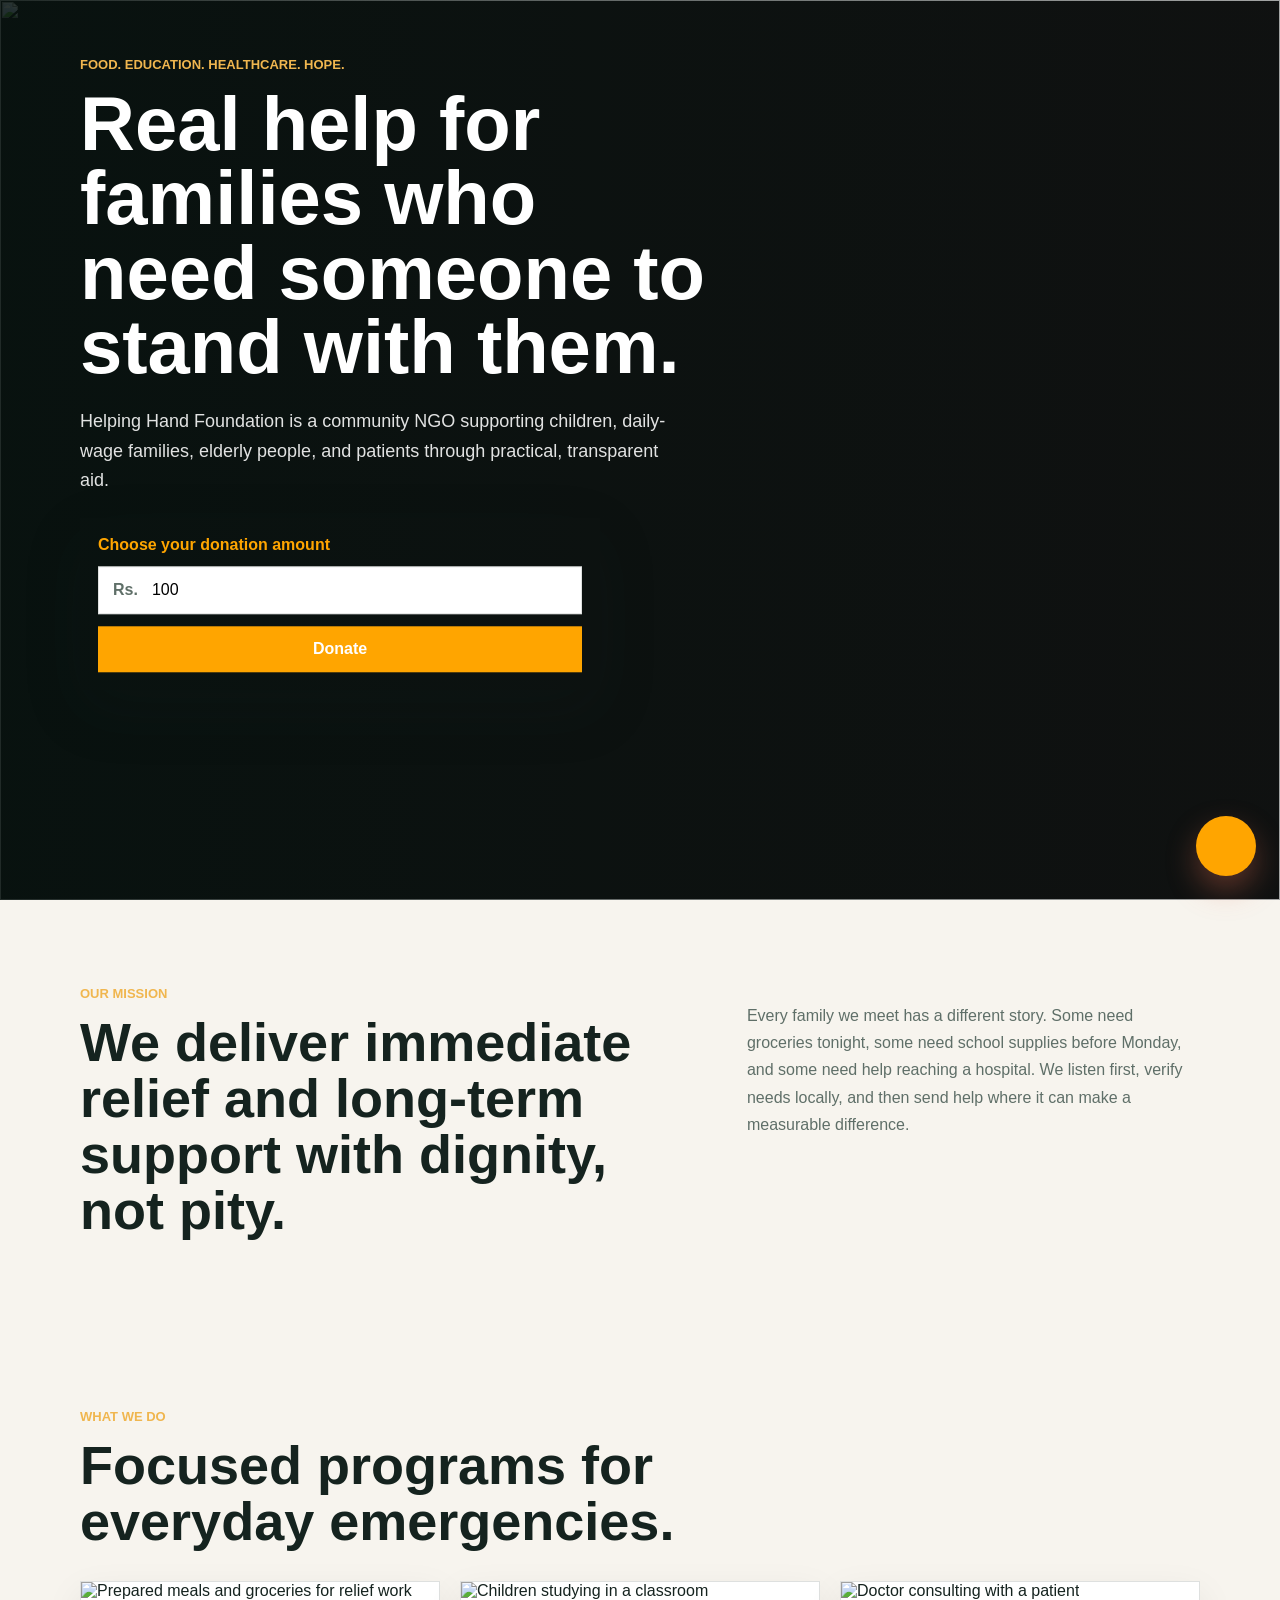
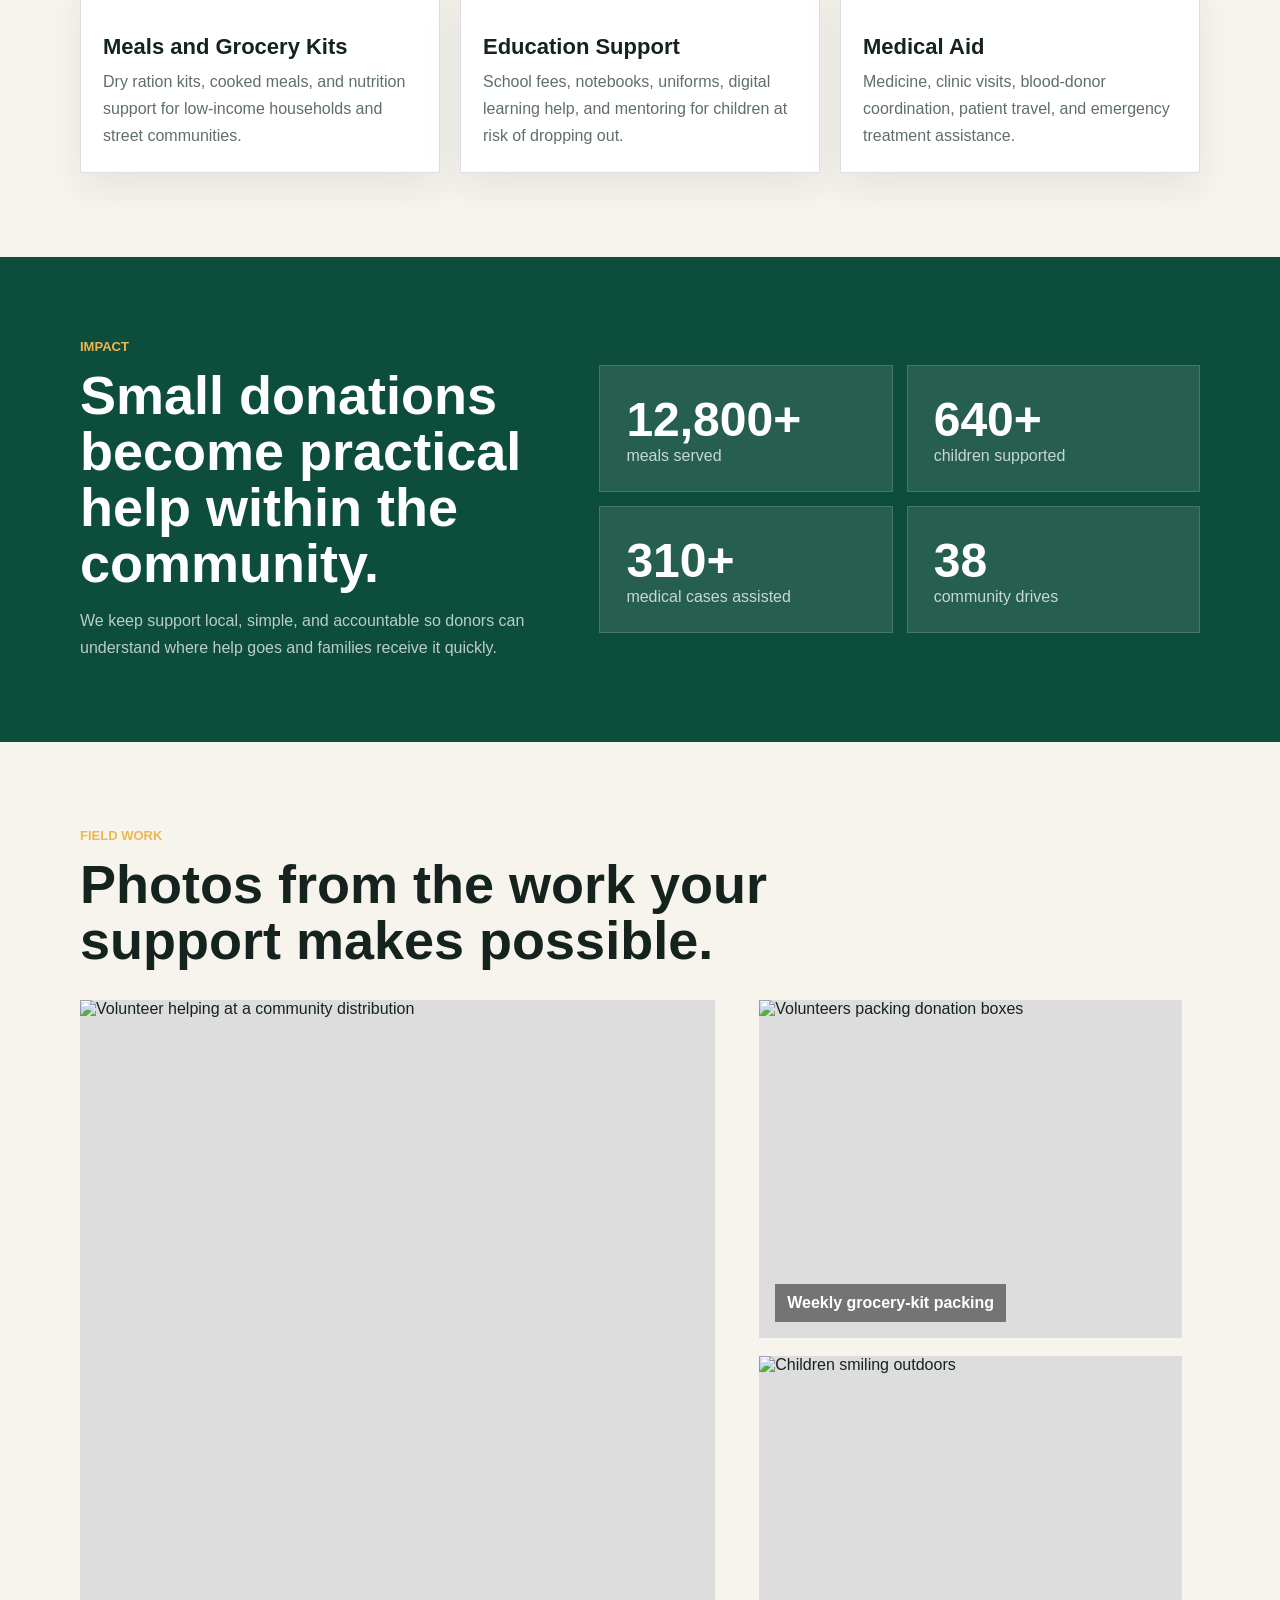
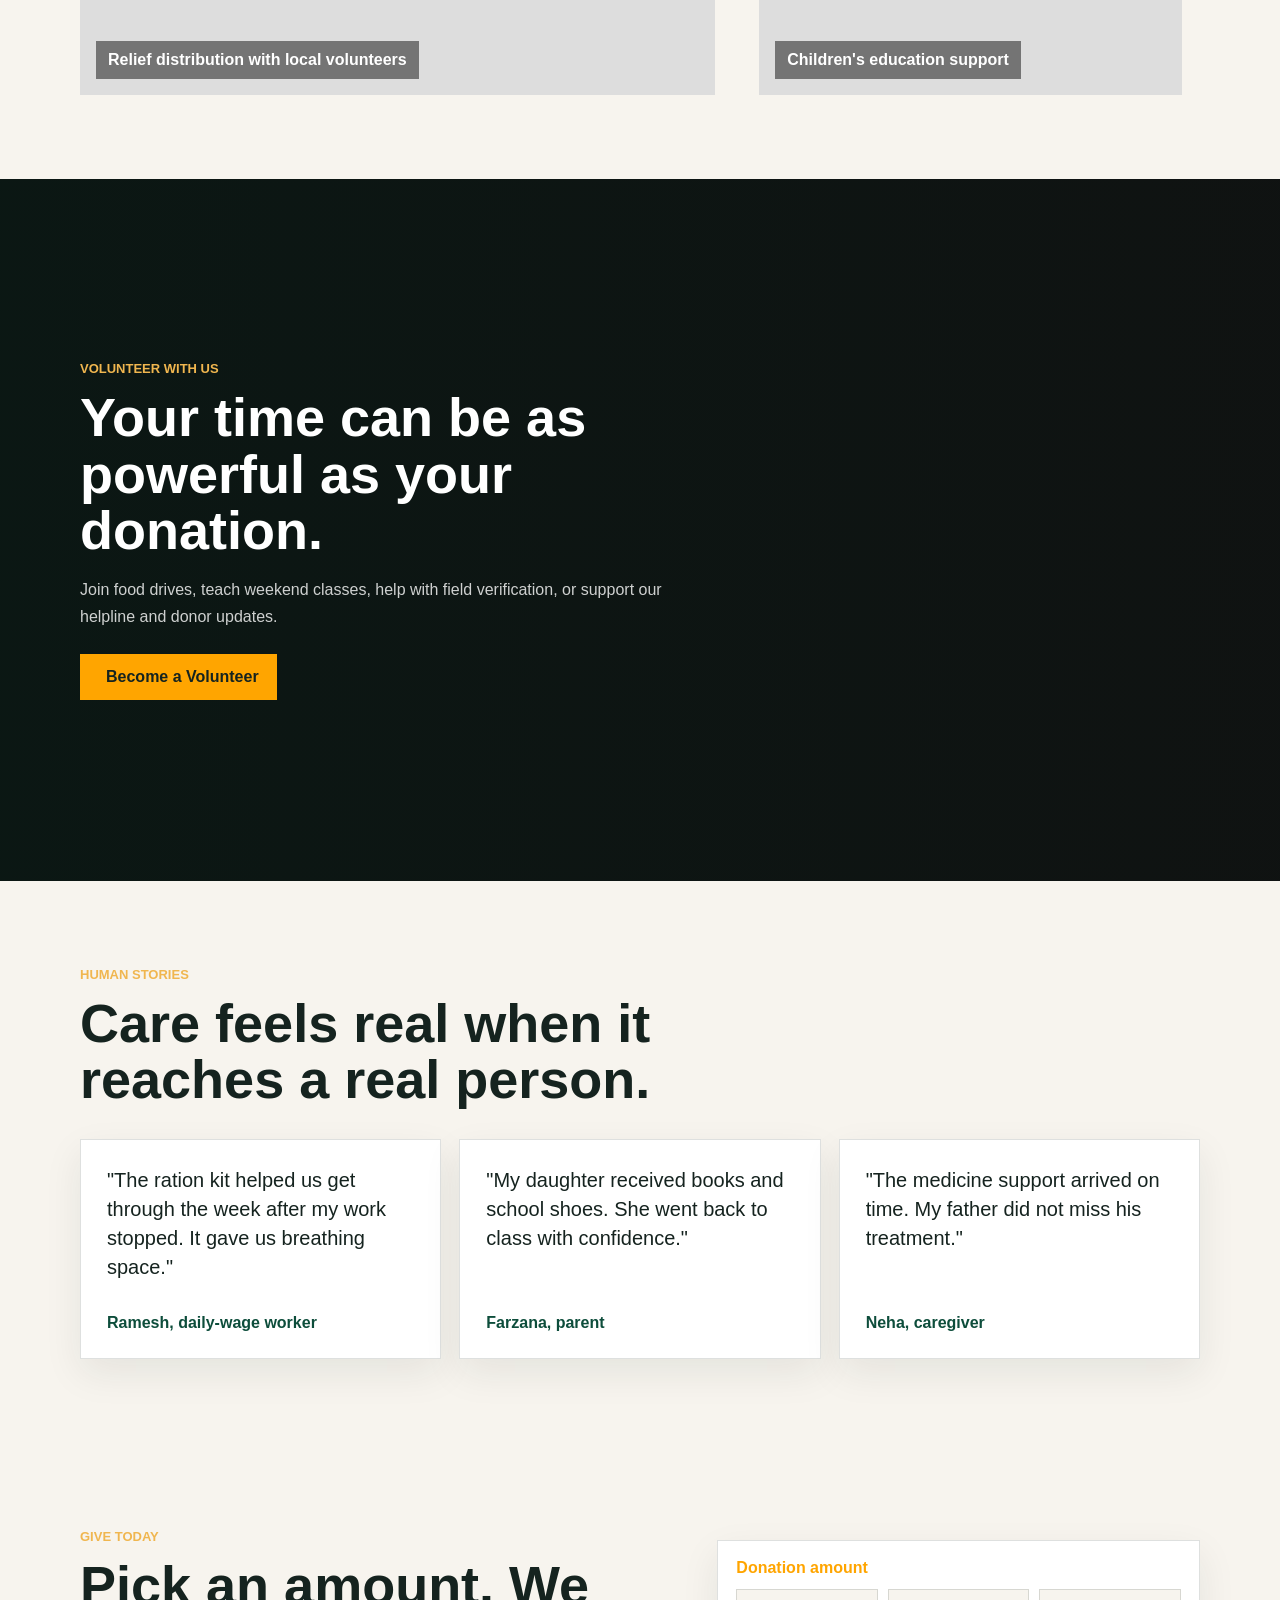
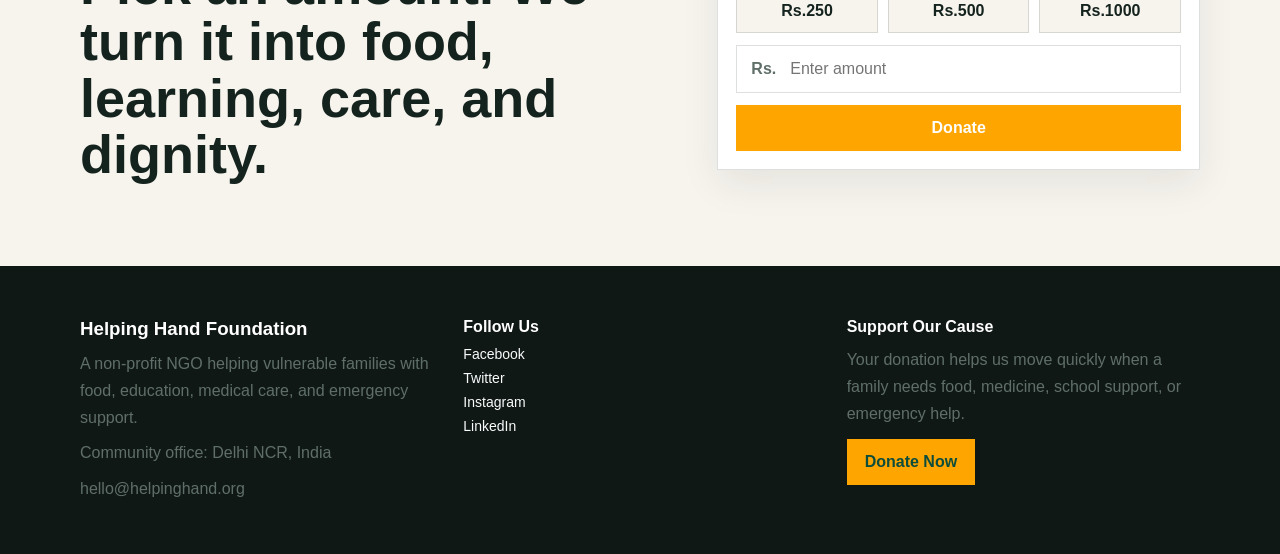
==== mainhome.html @ bf03d403 "upload" ====
<!DOCTYPE html>
<html lang="en">

<head>
  <meta charset="UTF-8">
  <meta name="viewport" content="width=device-width, initial-scale=1.0">
  <meta name="description"
    content="Helping Hand Foundation supports vulnerable families with food, education, healthcare, and dignity-first community care.">
  <title>Helping Hand Foundation</title>
  <script src="https://cdn.jsdelivr.net/npm/gsap@3/dist/gsap.min.js"></script>
  <script src="https://cdn.jsdelivr.net/npm/gsap@3/dist/ScrollTrigger.min.js"></script>
  <!-- <script src="https://checkout.razorpay.com/v1/checkout.js"></script> -->
  <script src="https://code.jquery.com/jquery-3.6.0.min.js"></script>
  <script src="https://cdn.jsdelivr.net/npm/slick-carousel@1.8.1/slick/slick.min.js"></script>
  <link rel="stylesheet" href="https://cdn.jsdelivr.net/npm/slick-carousel@1.8.1/slick/slick.css">
  <link rel="stylesheet" href="https://cdn.jsdelivr.net/npm/slick-carousel@1.8.1/slick/slick-theme.css">
  <link href="https://cdn.jsdelivr.net/npm/remixicon@4.7.0/fonts/remixicon.css" rel="stylesheet">
  <link rel="stylesheet" href="/style.css">
</head>

<body>
  <!-- <header class="site-header" style="display:none">
    <a class="brand" href="#top" aria-label="Helping Hand Foundation home">
      <span class="brand-mark"><i class="ri-hand-heart-line"></i></span>
      <span>Helping Hand Foundation</span>
    </a>
    <nav class="nav-links" aria-label="Main navigation">
      <a href="#programs">Programs</a>
      <a href="#impact">Impact</a>
      <a href="#stories">Stories</a>
      <a href="#contact">Contact</a>
    </nav>
    <div class="header-actions">
      <button class="header-donate" type="button" onclick="donate(this)">
        <i class="ri-heart-3-line"></i>
        Donate
      </button>
      <button class="menu-toggle" type="button" aria-label="Open navigation menu" aria-controls="mobileDrawer" aria-expanded="false">
        <i class="ri-menu-3-line"></i>
      </button>
    </div>
  </header>

  <div class="drawer-backdrop" data-close-drawer></div>
  <aside class="mobile-drawer" id="mobileDrawer" aria-hidden="true">
    <div class="drawer-top">
      <a class="brand" href="#top" data-close-drawer>
        <span class="brand-mark"><i class="ri-hand-heart-line"></i></span>
        <span>Helping Hand Foundation</span>
      </a>
      <button class="drawer-close" type="button" aria-label="Close navigation menu" data-close-drawer>
        <i class="ri-close-line"></i>
      </button>
    </div>
    <nav class="drawer-nav" aria-label="Mobile navigation">
      <a href="#programs" data-close-drawer><span>01</span>Programs</a>
      <a href="#impact" data-close-drawer><span>02</span>Impact</a>
      <a href="#stories" data-close-drawer><span>03</span>Stories</a>
      <a href="#contact" data-close-drawer><span>04</span>Contact</a>
    </nav>
    <div class="drawer-card">
      <p>Make a quick UPI donation and help us support the next family faster.</p>
      <button class="primary-btn drawer-donate" type="button" onclick="donate(this)">
        <i class="ri-hand-heart-line"></i>
        Donate Now
      </button>
    </div>
  </aside> -->

  <!-- <button class="floating-donate" type="button" onclick="donate(this)" aria-label="Donate now">
    <i class="ri-hand-heart-line"></i>
  </button> -->
  <a class="floating-donate donate_btn primary-btn text-decoration-none"
            href="upi://pay?pa=8586042076@upi&pn=HelpingHand&am=100.00&cu=INR&tn=Thank%20you%20for%20supporting%20our%20cause"
            target="_blank">
                <i class="ri-hand-heart-line"></i>
  </a>

  <main id="top">
    <section class="hero">
      <div class="banner">
        <article class="hero-slide">
          <img src="https://images.unsplash.com/photo-1488521787991-ed7bbaae773c?auto=format&fit=crop&w=1800&q=80"
            alt="">
        </article>
        <article class="hero-slide">
          <img src="https://images.unsplash.com/photo-1469571486292-b53601012a9d?auto=format&fit=crop&w=1800&q=80"
            alt="">
        </article>
        <article class="hero-slide">
          <video muted loop autoplay playsinline src="/video/3695933-hd_1920_1080_24fps.mp4" type="video/mp4"></video>
        </article>
      </div>

      <div class="hero-content reveal">
        <p class="eyebrow">Food. Education. Healthcare. Hope.</p>
        <h1>Real help for families who need someone to stand with them.</h1>
        <p class="hero-copy">Helping Hand Foundation is a community NGO supporting children, daily-wage families,
          elderly people, and patients through practical, transparent aid.</p>
        <div class="donation-panel">
          <label for="amount">Choose your donation amount</label>
          <!-- <div class="amount-row">
            <button type="button" data-amount="250">Rs.250</button>
            <button type="button" data-amount="500">Rs.500</button>
            <button type="button" data-amount="1000">Rs.1000</button>
          </div> -->
          <div class="custom-amount">
            <span>Rs.</span>
            <input class="amount_input" type="number" id="amount" min="1" placeholder="Enter amount" value="100">
          </div>
          <!-- <button class="primary-btn" type="button" onclick="donate(this)">
            <i class="ri-secure-payment-line"></i>
            Donate Securely
          </button> -->

          <a class="donate_btn primary-btn"
            href="upi://pay?pa=8586042076@upi&pn=HelpingHand&am=100.00&cu=INR&tn=Thank%20you%20for%20supporting%20our%20cause"
            target="_blank" onclick="donate(this); return false;">
            Donate
          </a>

        </div>
      </div>
    </section>

    <section class="section intro-section">
      <span class="section-kicker">Our Mission</span>
      <div class="intro-grid">
        <h2 class="heading">We deliver immediate relief and long-term support with dignity, not pity.</h2>
        <p>Every family we meet has a different story. Some need groceries tonight, some need school supplies before
          Monday, and some need help reaching a hospital. We listen first, verify needs locally, and then send help
          where it can make a measurable difference.</p>
      </div>
    </section>

    <section class="section programs" id="programs">
      <div class="section-heading">
        <span class="section-kicker">What We Do</span>
        <h2>Focused programs for everyday emergencies.</h2>
      </div>
      <div class="program-grid">
        <article class="program-card reveal">
          <img src="https://images.unsplash.com/photo-1593113598332-cd288d649433?auto=format&fit=crop&w=900&q=80"
            alt="Prepared meals and groceries for relief work">
          <div>
            <i class="ri-bowl-line"></i>
            <h3>Meals and Grocery Kits</h3>
            <p>Dry ration kits, cooked meals, and nutrition support for low-income households and street communities.
            </p>
          </div>
        </article>
        <article class="program-card reveal">
          <img src="https://images.unsplash.com/photo-1497486751825-1233686d5d80?auto=format&fit=crop&w=900&q=80"
            alt="Children studying in a classroom">
          <div>
            <i class="ri-book-open-line"></i>
            <h3>Education Support</h3>
            <p>School fees, notebooks, uniforms, digital learning help, and mentoring for children at risk of dropping
              out.</p>
          </div>
        </article>
        <article class="program-card reveal">
          <img src="https://images.unsplash.com/photo-1576091160550-2173dba999ef?auto=format&fit=crop&w=900&q=80"
            alt="Doctor consulting with a patient">
          <div>
            <i class="ri-first-aid-kit-line"></i>
            <h3>Medical Aid</h3>
            <p>Medicine, clinic visits, blood-donor coordination, patient travel, and emergency treatment assistance.
            </p>
          </div>
        </article>
      </div>
    </section>

    <section class="impact-band" id="impact">
      <div class="impact-copy reveal">
        <span class="section-kicker">Impact</span>
        <h2>Small donations become practical help within the community.</h2>
        <p>We keep support local, simple, and accountable so donors can understand where help goes and families receive
          it quickly.</p>
      </div>
      <div class="impact-stats">
        <div><strong>12,800+</strong><span>meals served</span></div>
        <div><strong>640+</strong><span>children supported</span></div>
        <div><strong>310+</strong><span>medical cases assisted</span></div>
        <div><strong>38</strong><span>community drives</span></div>
      </div>
    </section>

    <section class="section gallery-section">
      <div class="section-heading">
        <span class="section-kicker">Field Work</span>
        <h2>Photos from the work your support makes possible.</h2>
      </div>
      <div class="image-grid">
        <figure class="wide">
          <img src="https://images.unsplash.com/photo-1559027615-cd4628902d4a?auto=format&fit=crop&w=1200&q=80"
            alt="Volunteer helping at a community distribution">
          <figcaption>Relief distribution with local volunteers</figcaption>
        </figure>
        <figure>
          <img src="https://images.unsplash.com/photo-1609139003551-ee40f5f73ec0?auto=format&fit=crop&w=900&q=80"
            alt="Volunteers packing donation boxes">
          <figcaption>Weekly grocery-kit packing</figcaption>
        </figure>
        <figure>
          <img src="https://images.unsplash.com/photo-1542810634-71277d95dcbb?auto=format&fit=crop&w=900&q=80"
            alt="Children smiling outdoors">
          <figcaption>Children's education support</figcaption>
        </figure>
      </div>
    </section>

    <section class="video-section">
      <video muted loop autoplay playsinline src="/video/3695949-hd_1920_1080_24fps.mp4" type="video/mp4"></video>
      <div class="video-overlay reveal">
        <span class="section-kicker">Volunteer With Us</span>
        <h2>Your time can be as powerful as your donation.</h2>
        <p>Join food drives, teach weekend classes, help with field verification, or support our helpline and donor
          updates.</p>
        <a class="secondary-btn" href="#contact">
          <i class="ri-user-heart-line"></i>
          Become a Volunteer
        </a>
      </div>
    </section>

    <section class="section stories" id="stories">
      <div class="section-heading">
        <span class="section-kicker">Human Stories</span>
        <h2>Care feels real when it reaches a real person.</h2>
      </div>
      <div class="story-contain">
        <article class="story reveal">
          <p>"The ration kit helped us get through the week after my work stopped. It gave us breathing space."</p>
          <span>Ramesh, daily-wage worker</span>
        </article>
        <article class="story reveal">
          <p>"My daughter received books and school shoes. She went back to class with confidence."</p>
          <span>Farzana, parent</span>
        </article>
        <article class="story reveal">
          <p>"The medicine support arrived on time. My father did not miss his treatment."</p>
          <span>Neha, caregiver</span>
        </article>
      </div>
    </section>

    <section class="section donate-section">
      <div class="donate-copy">
        <span class="section-kicker">Give Today</span>
        <h2>Pick an amount. We turn it into food, learning, care, and dignity.</h2>
      </div>
      <div class="donation-panel donation-panel-light">
        <label for="footerAmount">Donation amount</label>
        <div class="amount-row">
          <button type="button" data-amount="250">Rs.250</button>
          <button type="button" data-amount="500">Rs.500</button>
          <button type="button" data-amount="1000">Rs.1000</button>
        </div>
        <div class="custom-amount">
          <span>Rs.</span>
          <input type="number" id="footerAmount" min="1" placeholder="Enter amount">
        </div>
        
          <!-- <button class="primary-btn" type="button" onclick="donate(this)">
            <i class="ri-secure-payment-line"></i>
            Donate Securely
          </button> -->

          <a class="donate_btn primary-btn"
            href="upi://pay?pa=8586042076@upi&pn=HelpingHand&am=100.00&cu=INR&tn=Thank%20you%20for%20supporting%20our%20cause"
            target="_blank" onclick="donate(this); return false;">
            Donate
          </a>
      </div>
    </section>
  </main>

  <footer class="footer" id="contact">
    <div class="footer-container">
      <div class="info">
        <h3>Helping Hand Foundation</h3>
        <p>A non-profit NGO helping vulnerable families with food, education, medical care, and emergency support.</p>
        <p class="footer-contact"><i class="ri-map-pin-line"></i> Community office: Delhi NCR, India</p>
        <p class="footer-contact"><i class="ri-mail-line"></i> hello@helpinghand.org</p>
      </div>

      <div class="social_links">
        <h4>Follow Us</h4>
        <a href="#" aria-label="Facebook">Facebook</a>
        <a href="#" aria-label="Twitter">Twitter</a>
        <a href="#" aria-label="Instagram">Instagram</a>
        <a href="#" aria-label="LinkedIn">LinkedIn</a>
      </div>

      <div class="more_info">
        <h4>Support Our Cause</h4>
        <p>Your donation helps us move quickly when a family needs food, medicine, school support, or emergency help.
        </p>
        <button class="donate-btn" type="button" onclick="donate(this)">Donate Now</button>
      </div>
    </div>
  </footer>

  <script src="https://cdn.jsdelivr.net/npm/gsap@3/dist/ScrollToPlugin.min.js"></script>
  <script src="/script.js"></script>
</body>

</html>
---- style.css ----
:root {
  --ink: #15231f;
  --muted: #5f6f68;
  --paper: #f7f4ee;
  --surface: #ffffff;
  --green: #17745b;
  --green-dark: #0d4d3b;
  --gold: #f0b64f;
  --coral: #e96f53;
  --border: rgba(21, 35, 31, 0.14);
  --shadow: 0 20px 60px rgba(22, 37, 32, 0.14);
}

* {
  box-sizing: border-box;
  padding: 0;
  margin: 0;
}

html {
  scroll-behavior: smooth;
}

body {
  color: var(--ink);
  background: var(--paper);
  font-family: Arial, Helvetica, sans-serif;
  overflow-x: hidden;
}

a {
  color: inherit;
}

body.drawer-is-open {
  overflow: hidden;
}

button,
input {
  font: inherit;
}

.site-header {
  position: fixed;
  top: 16px;
  left: 50%;
  transform: translateX(-50%);
  z-index: 20;
  width: min(1120px, calc(100% - 32px));
  min-height: 68px;
  padding: 10px 12px 10px 18px;
  display: flex;
  align-items: center;
  justify-content: space-between;
  gap: 18px;
  background: rgba(255, 255, 255, 0.88);
  border: 1px solid rgba(255, 255, 255, 0.45);
  box-shadow: 0 10px 30px rgba(0, 0, 0, 0.08);
  backdrop-filter: blur(16px);
}

.site-header::after {
  content: "";
  position: absolute;
  left: 18px;
  right: 18px;
  bottom: -1px;
  height: 1px;
  background: linear-gradient(90deg, transparent, rgba(23, 116, 91, 0.45), transparent);
}

.brand {
  display: flex;
  align-items: center;
  gap: 10px;
  text-decoration: none;
  font-weight: 800;
}

.brand-mark {
  width: 42px;
  height: 42px;
  display: grid;
  place-items: center;
  color: white;
  background: var(--green);
  font-size: 22px;
}

.nav-links {
  display: flex;
  align-items: center;
  gap: 22px;
  color: var(--muted);
  font-size: 14px;
  font-weight: 700;
}

.nav-links a {
  text-decoration: none;
}

.nav-links a:hover {
  color: var(--green-dark);
}

.header-actions {
  display: flex;
  align-items: center;
  gap: 10px;
}

.header-donate,
.primary-btn,
.secondary-btn,
.donate-btn {
  display: inline-flex;
  align-items: center;
  justify-content: center;
  gap: 8px;
  min-height: 46px;
  border: 0;
  cursor: pointer;
  font-weight: 800;
  background:orange !important;
}

.header-donate,
.primary-btn {
  padding: 12px 20px;
  color: white;
  background: var(--green);
}

.header-donate:hover,
.primary-btn:hover {
  background: var(--green-dark);
}

.menu-toggle,
.drawer-close {
  width: 46px;
  height: 46px;
  display: none;
  place-items: center;
  color: var(--ink);
  background: var(--paper);
  border: 1px solid var(--border);
  cursor: pointer;
  font-size: 24px;
}

.menu-toggle:hover,
.drawer-close:hover {
  color: white;
  background: var(--green);
  border-color: var(--green);
}

.drawer-backdrop {
  position: fixed;
  inset: 0;
  z-index: 29;
  visibility: hidden;
  opacity: 0;
  background: rgba(6, 18, 15, 0.54);
  backdrop-filter: blur(6px);
}

.mobile-drawer {
  position: fixed;
  top: 0;
  right: 0;
  z-index: 30;
  width: min(420px, 92vw);
  height: 100vh;
  padding: 18px;
  display: flex;
  flex-direction: column;
  gap: 26px;
  background: rgba(255, 255, 255, 0.97);
  border-left: 1px solid var(--border);
  box-shadow: -24px 0 70px rgba(15, 30, 25, 0.2);
  transform: translateX(100%);
}

.drawer-top {
  display: flex;
  align-items: center;
  justify-content: space-between;
  gap: 14px;
}

.drawer-close {
  display: grid;
  flex: 0 0 auto;
}

.drawer-nav {
  display: flex;
  flex-direction: column;
  gap: 8px;
  padding-top: 14px;
}

.drawer-nav a {
  min-height: 64px;
  display: flex;
  align-items: center;
  gap: 16px;
  padding: 0 14px;
  color: var(--ink);
  background: var(--paper);
  border: 1px solid transparent;
  text-decoration: none;
  font-size: clamp(24px, 7vw, 36px);
  font-weight: 900;
  line-height: 1;
}

.drawer-nav a:hover {
  border-color: var(--border);
  background: white;
}

.drawer-nav span {
  color: var(--coral);
  font-size: 13px;
  font-weight: 900;
}

.drawer-card {
  margin-top: auto;
  padding: 20px;
  background: var(--green-dark);
  color: white;
}

.drawer-card p {
  margin-bottom: 18px;
  color: rgba(255, 255, 255, 0.78);
  line-height: 1.6;
}

.drawer-donate {
  width: 100%;
  background: var(--gold);
  color: var(--ink);
}

.drawer-donate:hover {
  background: white;
}

.floating-donate {
  position: fixed;
  right: 24px;
  bottom: 24px;
  z-index: 25;
  width: 60px;
  height: 60px;
  display: grid;
  place-items: center;
  color: white;
  background: orange;
  border: 0;
  border-radius: 50%;
  box-shadow: 0 14px 30px rgba(233, 111, 83, 0.35);
  cursor: pointer;
  font-size: 28px;
  text-decoration: none;
}

.hero {
  position: relative;
  height: 100vh;
  overflow: hidden;
  background: #111;
}

.banner,
.slick-list,
.slick-track,
.hero-slide {
  height: 100vh;
}

.hero-slide img,
.hero-slide video {
  width: 100%;
  height: 100%;
  object-fit: cover;
}

.hero::after {
  content: "";
  position: absolute;
  inset: 0;
  z-index: 2;
  background: linear-gradient(90deg, rgba(7, 18, 15, 0.86), rgba(7, 18, 15, 0.5) 46%, rgba(7, 18, 15, 0.16));
  pointer-events: none;
}

.slick-dots {
  bottom: 28px !important;
  z-index: 6;
}

.slick-dots li button:before {
  color: white !important;
  font-size: 10px !important;
}

.slick-next,
.slick-prev {
  display: none !important;
}

.hero-content {
  position: absolute;
  left: max(24px, calc((100% - 1120px) / 2));
  top: 52%;
  z-index: 5;
  transform: translateY(-65%);
  width: min(650px, calc(100% - 48px));
  color: white;
}

.eyebrow,
.section-kicker {
  display: inline-flex;
  color: var(--gold);
  font-size: 13px;
  font-weight: 900;
  letter-spacing: 0;
  text-transform: uppercase;
}

.hero h1 {
  margin-top: 14px;
  font-size: clamp(42px, 7vw, 76px);
  line-height: 0.98;
  max-width: 780px;
}

.hero-copy {
  max-width: 590px;
  margin: 22px 0;
  color: rgba(255, 255, 255, 0.88);
  font-size: 18px;
  line-height: 1.65;
}

.donation-panel {
  width: min(520px, 100%);
  padding: 18px;
  background: transparent;
  color: var(--ink);
  box-shadow: var(--shadow);
}

.donation-panel .primary-btn {
  width: 100%;
  text-decoration: none;
}

.donation-panel label {
  display: block;
  margin-bottom: 12px;
  font-weight: 800;
  color:orange;
}

.amount-row {
  display: grid;
  grid-template-columns: repeat(3, 1fr);
  gap: 10px;
  margin-bottom: 12px;
}

.amount-row button {
  min-height: 44px;
  border: 1px solid var(--border);
  background: var(--paper);
  color: var(--ink);
  cursor: pointer;
  font-weight: 800;
}

.amount-row button.active,
.amount-row button:hover {
  color: white;
  background: var(--green);
  border-color: var(--green);
}

.custom-amount {
  display: flex;
  align-items: center;
  min-height: 48px;
  margin-bottom: 12px;
  border: 1px solid var(--border);
  background: white;
}

.custom-amount span {
  padding: 0 14px;
  color: var(--muted);
  font-weight: 800;
}

.custom-amount input {
  width: 100%;
  min-width: 0;
  border: 0;
  outline: none;
  background: transparent;
}

.section {
  width: min(1120px, calc(100% - 32px));
  margin: 0 auto;
  padding: 84px 0;
}

.intro-grid {
  display: grid;
  grid-template-columns: 1.15fr 0.85fr;
  gap: 54px;
  align-items: start;
}

.heading,
.section-heading h2,
.impact-copy h2,
.video-overlay h2,
.donate-copy h2 {
  margin-top: 12px;
  font-size: clamp(32px, 5vw, 54px);
  line-height: 1.04;
}

.intro-grid p,
.impact-copy p,
.video-overlay p,
.program-card p,
.footer p {
  color: var(--muted);
  line-height: 1.7;
}

.section-heading {
  max-width: 720px;
  margin-bottom: 32px;
}

.program-grid {
  display: grid;
  grid-template-columns: repeat(3, 1fr);
  gap: 20px;
}

.program-card,
.story,
.donation-panel-light {
  background: var(--surface);
  border: 1px solid var(--border);
  box-shadow: 0 14px 36px rgba(22, 37, 32, 0.08);
}

.program-card img {
  width: 100%;
  aspect-ratio: 1.35;
  object-fit: cover;
}

.program-card div {
  padding: 22px;
}

.program-card i {
  color: var(--coral);
  font-size: 34px;
}

.program-card h3 {
  margin: 12px 0 8px;
  font-size: 22px;
}

.impact-band {
  display: grid;
  grid-template-columns: 0.9fr 1.1fr;
  gap: 28px;
  align-items: center;
  padding: 80px max(24px, calc((100% - 1120px) / 2));
  background: var(--green-dark);
  color: white;
}

.impact-copy p {
  color: rgba(255, 255, 255, 0.72);
  margin-top: 16px;
}

.impact-stats {
  display: grid;
  grid-template-columns: repeat(2, 1fr);
  gap: 14px;
}

.impact-stats div {
  padding: 26px;
  background: rgba(255, 255, 255, 0.1);
  border: 1px solid rgba(255, 255, 255, 0.14);
}

.impact-stats strong {
  display: block;
  font-size: clamp(32px, 4vw, 48px);
}

.impact-stats span {
  color: rgba(255, 255, 255, 0.75);
}

.image-grid {
  display: grid;
  grid-template-columns: 1.2fr 0.8fr;
  gap: 18px;
}

.image-grid figure {
  position: relative;
  min-height: 280px;
  aspect-ratio: 1.25;
  overflow: hidden;
  background: #ddd;
  width:96%;
}

.image-grid .wide {
  grid-row: span 2;
  aspect-ratio: auto;
}

.image-grid img {
  width: 100%;
  height: 100%;
  object-fit: cover;
  position: absolute;
  inset: 0;
}

.image-grid figcaption {
  position: absolute;
  left: 16px;
  bottom: 16px;
  z-index: 1;
  max-width: calc(100% - 32px);
  padding: 10px 12px;
  color: white;
  background: rgba(0, 0, 0, 0.48);
  font-weight: 800;
}

.video-section {
  position: relative;
  min-height: 78vh;
  display: flex;
  align-items: center;
  overflow: hidden;
  padding: 80px max(24px, calc((100% - 1120px) / 2));
  color: white;
  background: #111;
}

.video-section video {
  position: absolute;
  inset: 0;
  width: 100%;
  height: 100%;
  object-fit: cover;
  opacity: 0.62;
}

.video-section::after {
  content: "";
  position: absolute;
  inset: 0;
  background: linear-gradient(90deg, rgba(10, 24, 20, 0.86), rgba(10, 24, 20, 0.22));
}

.video-overlay {
  position: relative;
  z-index: 2;
  max-width: 620px;
}

.video-overlay p {
  margin: 18px 0 24px;
  color: rgba(255, 255, 255, 0.8);
}

.secondary-btn {
  width: fit-content;
  padding: 12px 18px;
  color: var(--ink);
  background: white;
  text-decoration: none;
}

.story-contain {
  display: grid;
  grid-template-columns: repeat(3, 1fr);
  gap: 18px;
}

.story {
  min-height: 220px;
  padding: 26px;
  display: flex;
  flex-direction: column;
  justify-content: space-between;
}

.story p {
  font-size: 20px;
  line-height: 1.45;
}

.story span {
  color: var(--green-dark);
  font-weight: 800;
}

.donate-section {
  display: grid;
  grid-template-columns: 1fr 0.8fr;
  gap: 34px;
  align-items: center;
}

.donation-panel-light {
  width: 100%;
}

.footer {
  background: #101816;
  color: #f8fafc;
  padding: 52px 20px;
  position: relative;
  z-index: 5;
}

.footer-container {
  max-width: 1120px;
  margin: auto;
  display: flex;
  gap: 30px;
  flex-wrap: wrap;
  justify-content: space-between;
}

.footer h3,
.footer h4 {
  margin-bottom: 10px;
  color: white;
}

.info,
.social_links,
.more_info {
  flex: 1 1 250px;
}

.footer-contact {
  margin-top: 8px;
}

.social_links a {
  display: block;
  text-decoration: none;
  color: #f8fafc;
  margin-bottom: 8px;
  font-size: 14px;
}

.social_links a:hover {
  color: var(--gold);
}

.donate-btn {
  margin-top: 12px;
  padding: 10px 18px;
  background-color: white;
  color: var(--green-dark);
}

.donate-btn:hover {
  background-color: var(--gold);
  color: var(--ink);
}
.hero-content .reveal{
    transform: translate(0px, -260px) !important;

}

@media (max-width: 900px) {
  .nav-links {
    display: none;
  }

  .menu-toggle {
    display: grid;
  }

  .intro-grid,
  .program-grid,
  .impact-band,
  .image-grid,
  .story-contain,
  .donate-section {
    grid-template-columns: 1fr;
  }

  .image-grid .wide {
    grid-row: auto;
    min-height: 360px;
  }

  .impact-band {
    padding-top: 64px;
    padding-bottom: 64px;
  }

  .hero-content {
    top: 54%;
  }
}

@media (max-width: 560px) {
  .site-header {
    top: 10px;
    width: calc(100% - 20px);
  }

  .brand span:last-child {
    max-width: 154px;
    line-height: 1.1;
  }

  .header-donate {
    display: none;
  }

  .brand-mark {
    width: 38px;
    height: 38px;
    font-size: 20px;
  }

  .hero-content {
    top: 55%;
    width: calc(100% - 28px);
    left: 14px;
  }

  .hero h1 {
    font-size: clamp(31px, 10vw, 39px);
    line-height: 1;
  }

  .hero-copy {
    margin: 16px 0;
    font-size: 15px;
    line-height: 1.55;
  }

  .donation-panel {
    padding: 12px;
  }

  .custom-amount {
    min-height: 44px;
  }

  .section {
    width: min(100% - 24px, 1120px);
    padding: 56px 0;
  }

  .heading,
  .section-heading h2,
  .impact-copy h2,
  .video-overlay h2,
  .donate-copy h2 {
    font-size: clamp(29px, 9vw, 38px);
  }

  .program-card div,
  .story {
    padding: 18px;
  }

  .impact-stats {
    grid-template-columns: 1fr;
  }

  .impact-stats div {
    padding: 20px;
  }

  .image-grid {
    gap: 12px;
  }

  .image-grid figure,
  .image-grid .wide {
    min-height: 250px;
  }

  .video-section {
    min-height: 68vh;
    padding: 58px 16px;
  }

  .floating-donate {
    width: 54px;
    height: 54px;
    right: 16px;
    bottom: 16px;
  }
}
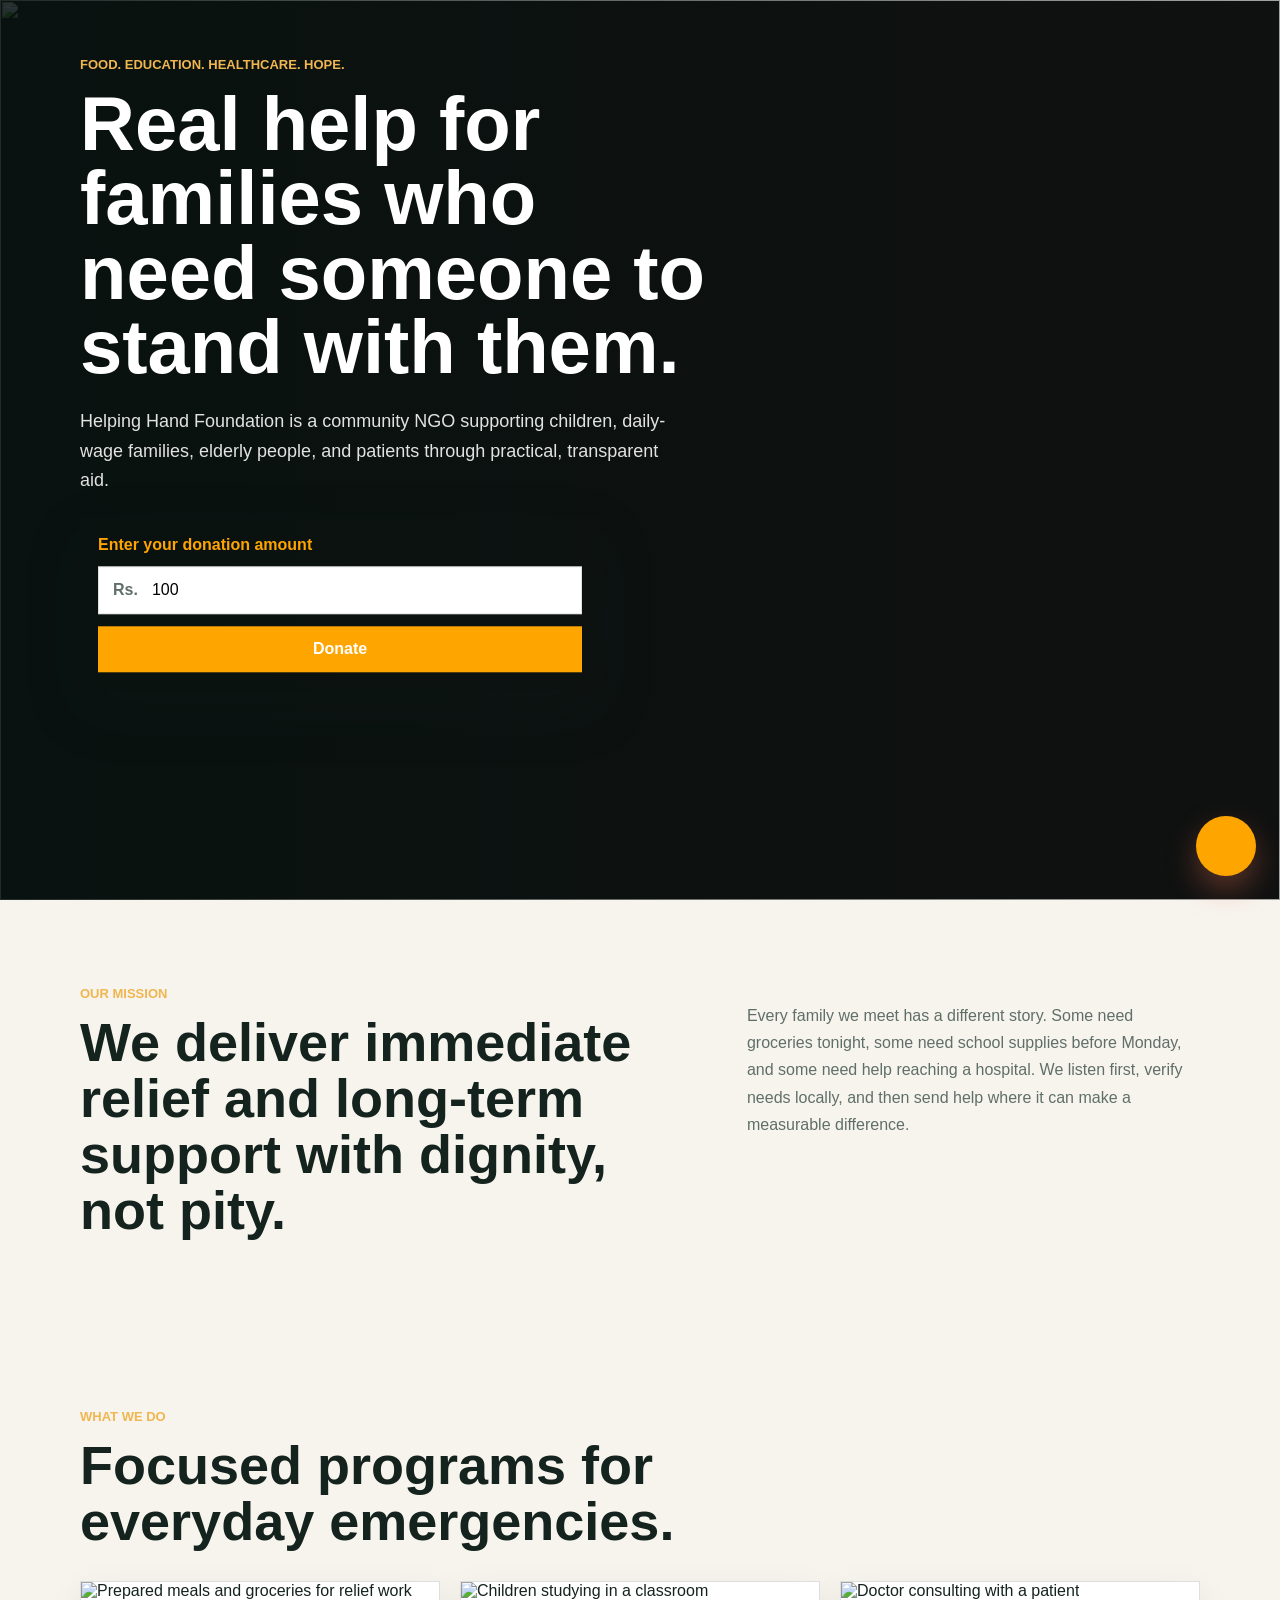
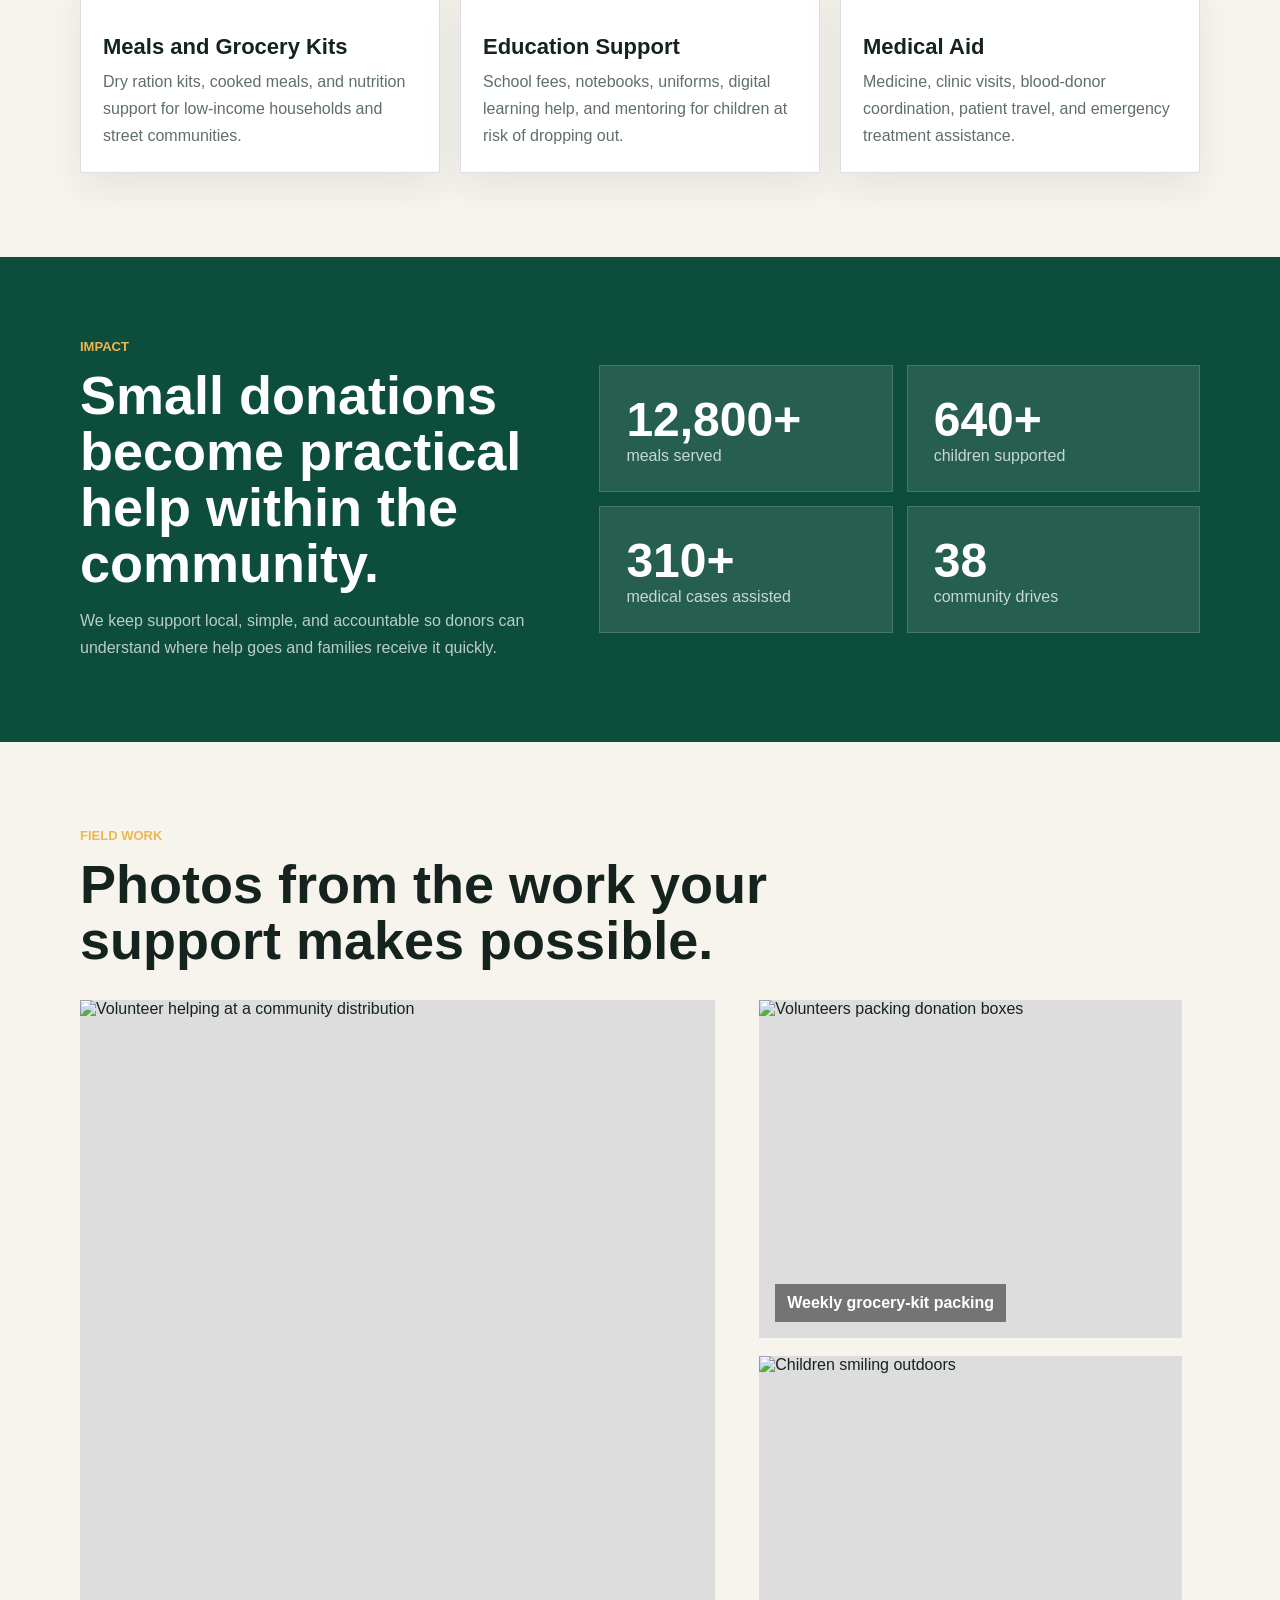
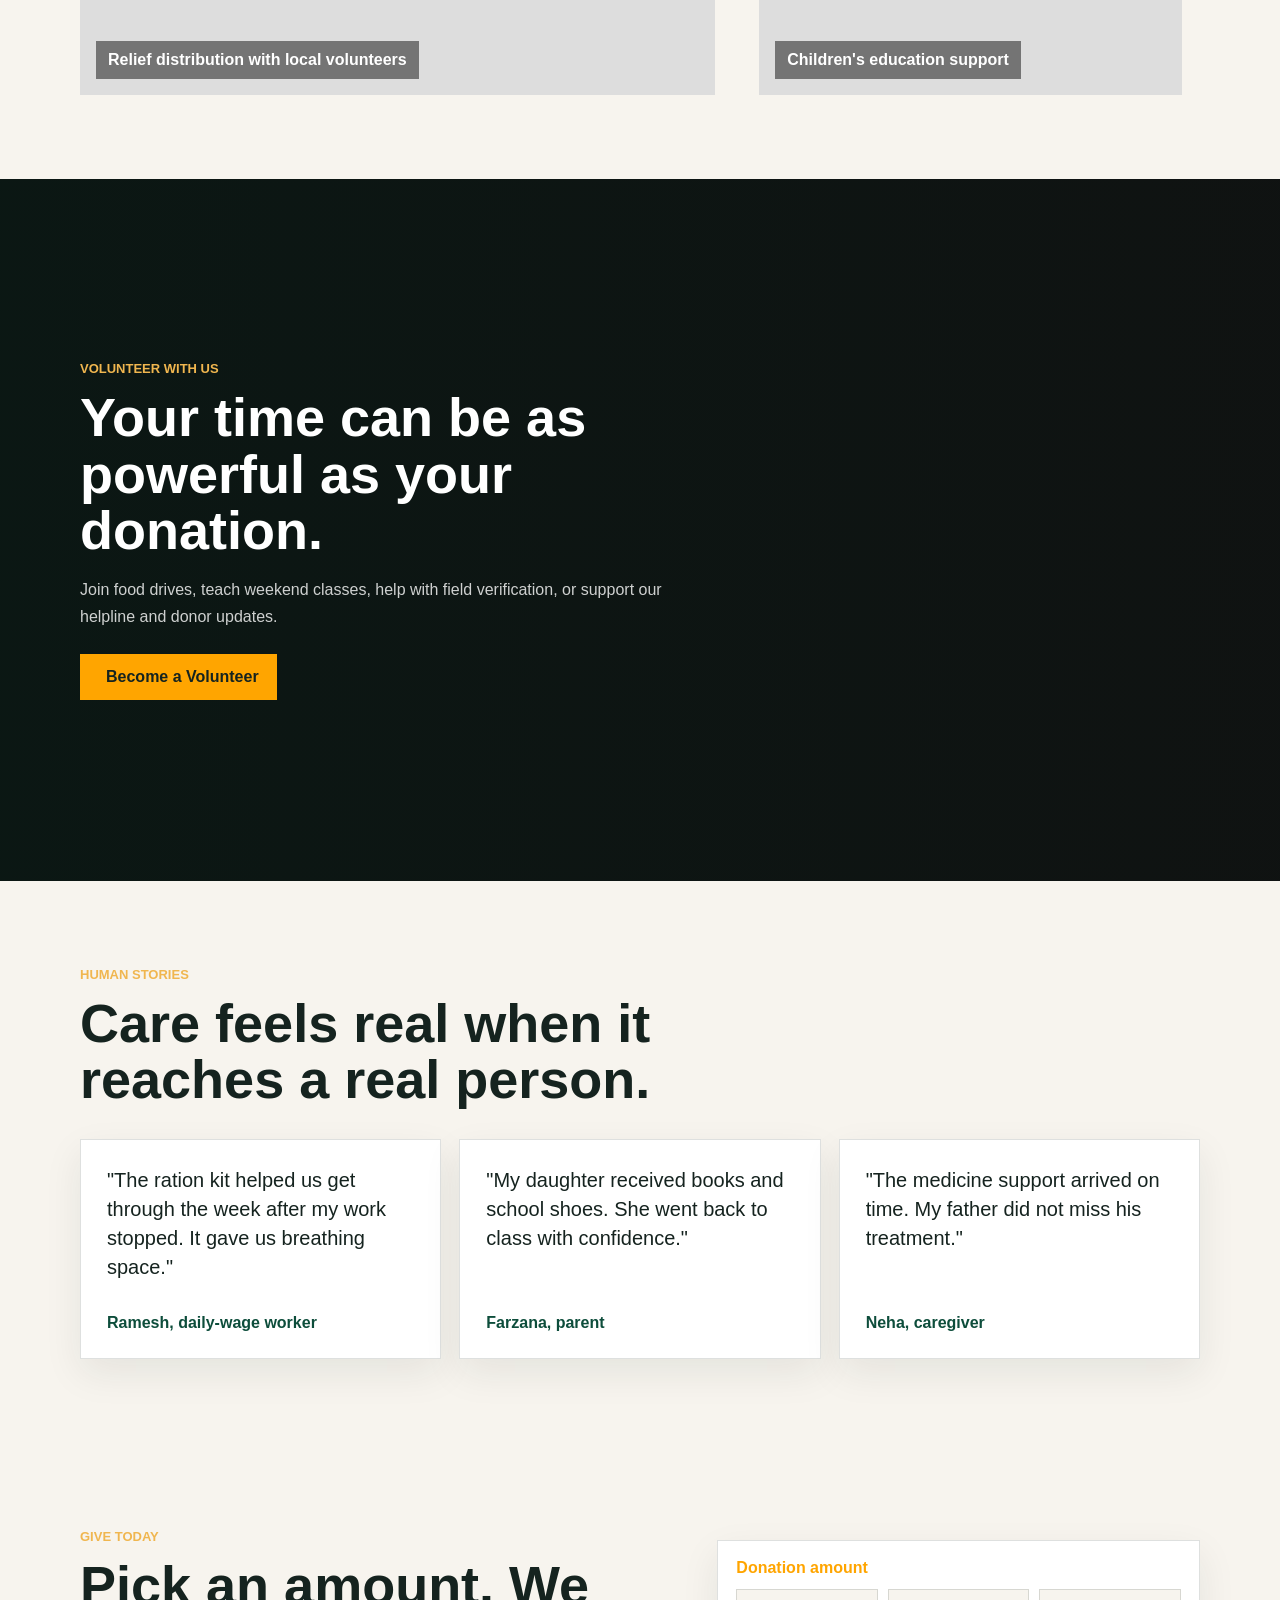
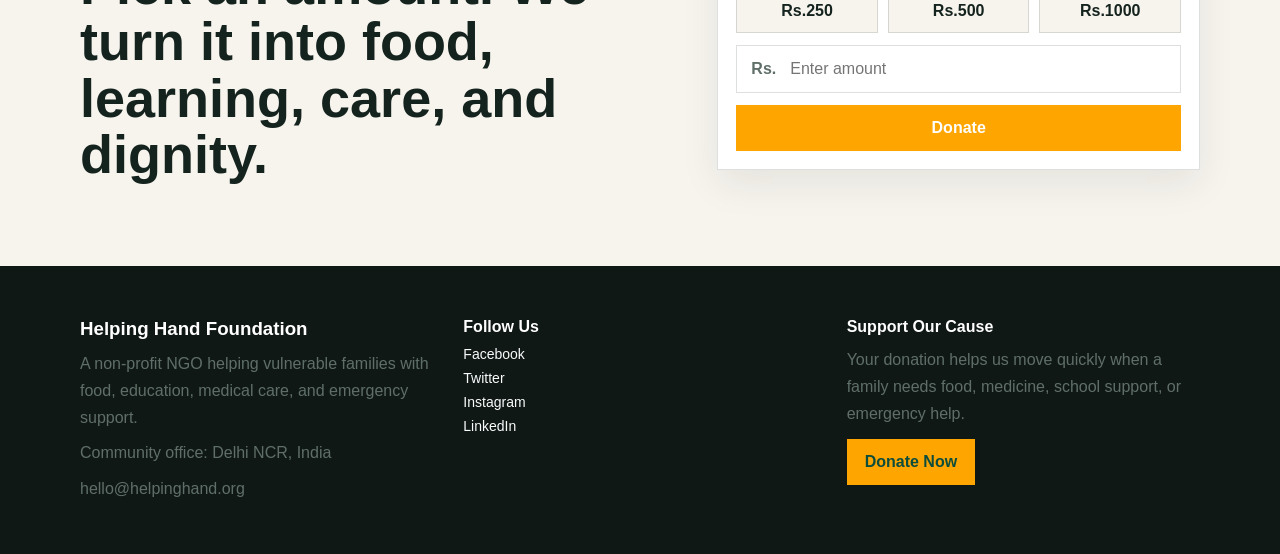
==== commit 839090ce: "j" ====
--- a/mainhome.html
+++ b/mainhome.html
@@ -98,7 +98,7 @@
         <p class="hero-copy">Helping Hand Foundation is a community NGO supporting children, daily-wage families,
           elderly people, and patients through practical, transparent aid.</p>
         <div class="donation-panel">
-          <label for="amount">Choose your donation amount</label>
+          <label for="amount">Enter your donation amount</label>
           <!-- <div class="amount-row">
             <button type="button" data-amount="250">Rs.250</button>
             <button type="button" data-amount="500">Rs.500</button>
